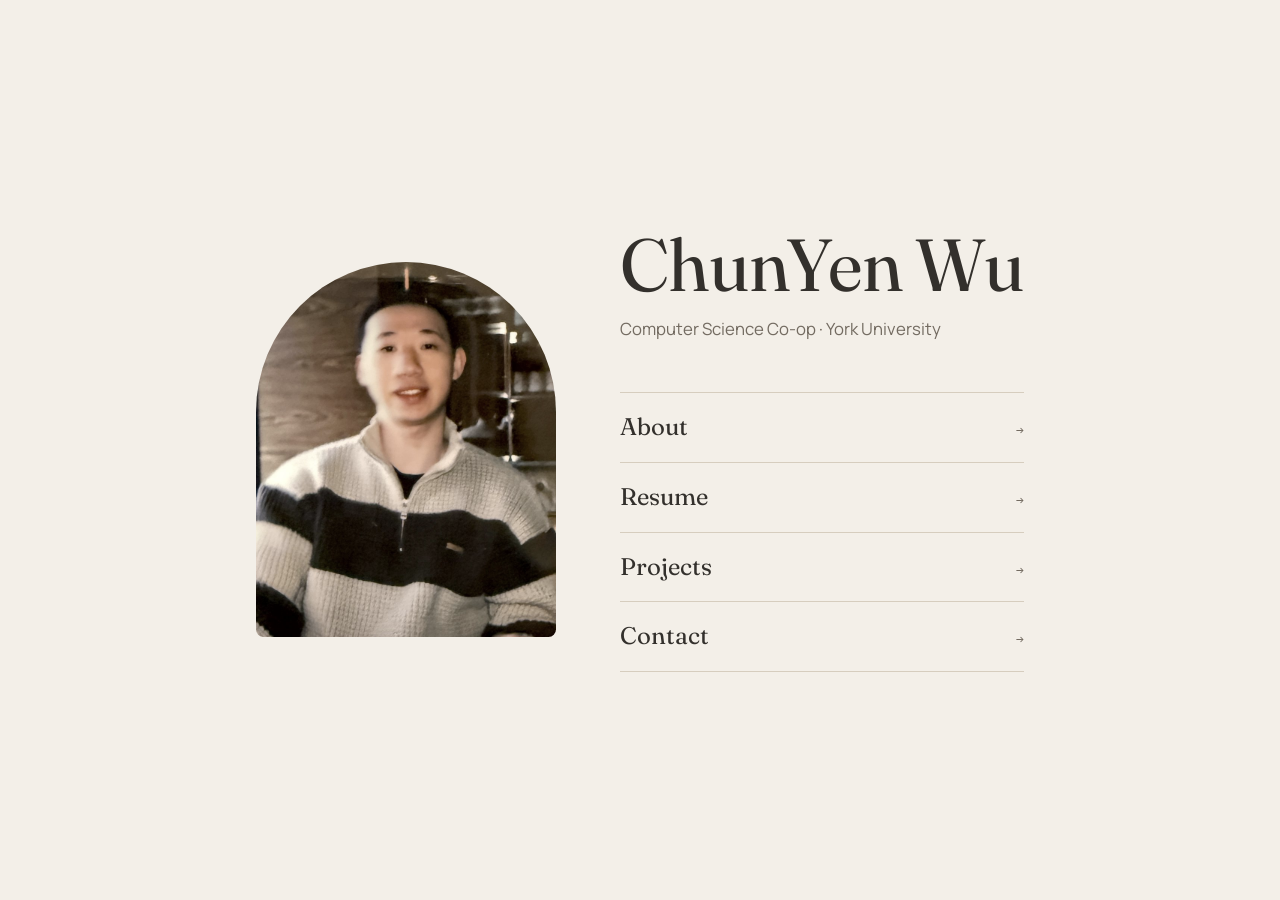
==== index.html @ a1bfd817 "Launch ePortfolio site Co-Authored-By: Claude Opus 5.5 <noreply@anthropic.com> Claude-Session: https" ====
<!doctype html>
<html lang="en">
<head>
<meta charset="utf-8">
<meta name="viewport" content="width=device-width, initial-scale=1, viewport-fit=cover">
<title>ChunYen Wu</title>
<meta name="description" content="ChunYen Wu, Computer Science co-op student at York University. Data and BI analytics in financial services.">
<link rel="icon" href="data:image/svg+xml,%3Csvg xmlns='http://www.w3.org/2000/svg' viewBox='0 0 64 64'%3E%3Ccircle cx='32' cy='32' r='30' fill='%236E7F6A'/%3E%3Ctext x='32' y='42' font-size='28' text-anchor='middle' fill='%23F3EFE8' font-family='Georgia'%3EC%3C/text%3E%3C/svg%3E">
<link rel="preconnect" href="https://fonts.googleapis.com">
<link rel="preconnect" href="https://fonts.gstatic.com" crossorigin>
<link rel="stylesheet" href="https://fonts.googleapis.com/css2?family=Fraunces:opsz,wght@9..144,400;9..144,500&family=Manrope:wght@400;500;600&family=IBM+Plex+Mono:wght@400&display=swap">
<link rel="stylesheet" href="style.css">
</head>
<body>
<main class="home">
  <div class="wrap">
    <img src="photo.jpg" alt="Portrait of ChunYen Wu" width="800" height="1000">
    <div>
      <h1>ChunYen Wu</h1>
      <p class="role">Computer Science Co-op · York University</p>
      <nav aria-label="Main">
        <a href="about.html">About <span>→</span></a>
        <a href="resume.html">Resume <span>→</span></a>
        <a href="projects.html">Projects <span>→</span></a>
        <a href="contact.html">Contact <span>→</span></a>
      </nav>
    </div>
  </div>
</main>
</body>
</html>
---- style.css ----
/* Morandi palette: rice white, beige, sage, dusty blue. Quiet multi-page layout. */
:root {
  --bg: #F3EFE8; --surface: #EAE3D8; --line: #D6CDBE;
  --fg: #33302C; --muted: #736B61; --accent: #6E7F6A; --accent-soft: #DFE4D9;
  --blue: #7A8A95; --blue-soft: #E0E4E5;
  --display: "Fraunces", "Iowan Old Style", Georgia, serif;
  --body: "Manrope", "Segoe UI", system-ui, -apple-system, sans-serif;
  --mono: "IBM Plex Mono", ui-monospace, Menlo, monospace;
  --radius: 14px;
}
@media (prefers-color-scheme: dark) {
  :root { --bg: #23211E; --surface: #2C2925; --line: #45403A; --fg: #EAE4DA; --muted: #ADA497;
          --accent: #A6B5A0; --accent-soft: #333A31; --blue: #A3B1BA; --blue-soft: #2F3639; color-scheme: dark; }
}
* { box-sizing: border-box; }
html, body { margin: 0; }
body { background: var(--bg); color: var(--fg); font-family: var(--body); font-size: 16px; line-height: 1.7; -webkit-font-smoothing: antialiased; }
a { color: inherit; }
a:focus-visible, button:focus-visible { outline: 2px solid var(--accent); outline-offset: 3px; border-radius: 4px; }
h1, h2, h3 { font-family: var(--display); font-weight: 400; margin: 0; letter-spacing: -0.01em; text-wrap: balance; }
p { margin: 0; }
.wrap { max-width: 880px; margin: 0 auto; padding-left: max(20px, env(safe-area-inset-left, 0px)); padding-right: max(20px, env(safe-area-inset-right, 0px)); }
.label { font-family: var(--mono); font-size: .72rem; letter-spacing: .14em; text-transform: uppercase; color: var(--muted); }

/* ---------- Home ---------- */
.home { min-height: 100vh; min-height: 100svh; display: grid; align-items: center; padding-block: 48px; }
.home .wrap { display: grid; grid-template-columns: minmax(0, 300px) minmax(0, 1fr); gap: 64px; align-items: center; }
.home img { display: block; width: 100%; height: auto; aspect-ratio: 4 / 5; object-fit: cover; border-radius: 160px 160px 8px 8px; filter: saturate(.8); }
.home h1 { font-size: clamp(2.8rem, 7vw, 4.6rem); line-height: 1; }
.home .role { margin-top: 14px; font-size: 1.05rem; color: var(--muted); }
.home nav { margin-top: 48px; border-top: 1px solid var(--line); }
.home nav a { display: flex; justify-content: space-between; align-items: baseline; padding: 14px 0; border-bottom: 1px solid var(--line);
  text-decoration: none; font-family: var(--display); font-size: 1.5rem; transition: color .2s, padding .2s; }
.home nav a span { font-family: var(--mono); font-size: .8rem; color: var(--muted); }
.home nav a:hover { color: var(--accent); padding-left: 6px; }
@media (prefers-reduced-motion: reduce) { .home nav a { transition: none; } }

/* ---------- Inner pages ---------- */
.top { border-bottom: 1px solid var(--line); }
.top .wrap { display: flex; justify-content: space-between; align-items: center; gap: 16px; flex-wrap: wrap; padding-block: 18px; }
.top .name { font-family: var(--display); font-size: 1.15rem; text-decoration: none; }
.top ul { list-style: none; margin: 0; padding: 0; display: flex; gap: 22px; flex-wrap: wrap; }
.top ul a { text-decoration: none; font-size: .92rem; color: var(--muted); padding-bottom: 2px; border-bottom: 1px solid transparent; }
.top ul a:hover { color: var(--fg); }
.top ul a[aria-current="page"] { color: var(--fg); border-bottom-color: var(--accent); }

main.page { padding-block: 64px 80px; }
.page-head { margin-bottom: 56px; max-width: 60ch; }
.page-head h1 { font-size: clamp(2.2rem, 5vw, 3.2rem); line-height: 1.08; margin-top: 10px; }
.page-head p { margin-top: 16px; color: var(--muted); font-size: 1.05rem; }

.section { display: grid; grid-template-columns: minmax(0, 200px) minmax(0, 1fr); gap: 32px; padding-block: 32px; border-top: 1px solid var(--line); }
.section h2 { font-size: 1.35rem; line-height: 1.25; }
.section .body { display: grid; gap: 14px; max-width: 62ch; }
.section .body p + p { margin-top: 0; }
.muted { color: var(--muted); }

/* Resume */
.job + .job { margin-top: 36px; }
.job-head { display: flex; justify-content: space-between; gap: 12px; flex-wrap: wrap; align-items: baseline; }
.job h3 { font-size: 1.3rem; }
.job .meta { font-family: var(--mono); font-size: .8rem; color: var(--muted); font-variant-numeric: tabular-nums; }
.job .org { color: var(--accent); font-weight: 600; font-size: .95rem; }
.job ul { margin: 12px 0 0; padding: 0; list-style: none; display: grid; gap: 8px; }
.job li { position: relative; padding-left: 18px; }
.job li::before { content: ""; position: absolute; left: 0; top: .75em; width: 8px; height: 1px; background: var(--accent); }
.tags { display: flex; flex-wrap: wrap; gap: 6px; margin-top: 14px; }
.tag { font-family: var(--mono); font-size: .75rem; padding: 3px 10px; border-radius: 999px; border: 1px solid var(--line); color: var(--muted); }
.skills { display: grid; grid-template-columns: repeat(2, minmax(0, 1fr)); gap: 24px 32px; }
.skills h3 { font-family: var(--body); font-size: .95rem; font-weight: 600; margin-bottom: 4px; }
.skills p { font-size: .93rem; color: var(--muted); }
.edu { display: grid; gap: 14px; }
.edu div { display: flex; justify-content: space-between; gap: 12px; flex-wrap: wrap; }
.edu b { font-weight: 600; }
.btn { display: inline-flex; align-items: center; gap: 8px; text-decoration: none; font-weight: 600; font-size: .92rem; padding: 10px 20px; border-radius: 999px; background: var(--fg); color: var(--bg); justify-self: start; transition: background .2s; }
.btn:hover { background: var(--accent); }

/* Projects */
.project { padding-block: 48px; border-top: 1px solid var(--line); display: grid; grid-template-columns: minmax(0, 1fr) minmax(0, 1fr); gap: 48px; align-items: start; }
.project h2 { font-size: clamp(1.5rem, 3vw, 1.9rem); line-height: 1.15; margin-top: 8px; }
.project .desc { margin-top: 12px; }
.facts { margin: 24px 0 0; display: grid; gap: 14px; }
.facts dt { font-family: var(--mono); font-size: .7rem; letter-spacing: .12em; text-transform: uppercase; color: var(--muted); }
.facts dd { margin: 2px 0 0; font-size: .95rem; }
.repo { display: inline-block; margin-top: 22px; font-weight: 600; font-size: .92rem; color: var(--accent); text-decoration: none; border-bottom: 1px solid currentColor; }
.note { margin-top: 18px; font-size: .85rem; color: var(--muted); font-style: italic; }
figure { margin: 0; background: var(--surface); border-radius: var(--radius); padding: 24px; display: grid; gap: 14px; }
figure svg { width: 100%; height: auto; display: block; }
figcaption { font-size: .82rem; color: var(--muted); }
.kpis { display: grid; grid-template-columns: repeat(3, minmax(0, 1fr)); gap: 10px; }
.kpi { background: var(--bg); border-radius: 10px; padding: 10px 12px; }
.kpi b { display: block; font-family: var(--display); font-weight: 400; font-size: 1.5rem; line-height: 1.1; font-variant-numeric: tabular-nums; }
.kpi span { font-size: .75rem; color: var(--muted); }
.dg-box { fill: var(--bg); stroke: var(--line); }
.dg-box.hi { fill: var(--accent-soft); stroke: var(--accent); }
.dg-box.blue { fill: var(--blue-soft); stroke: var(--blue); }
.dg-t { fill: var(--fg); font-family: var(--body); font-size: 13px; font-weight: 600; }
.dg-s { fill: var(--muted); font-family: var(--mono); font-size: 10.5px; }
.dg-a { stroke: var(--muted); stroke-width: 1.4; fill: none; }
.dg-head { fill: var(--muted); }
.dg-frame { fill: none; stroke: var(--line); stroke-dasharray: 5 5; }

/* Contact */
.contact-list { display: grid; gap: 0; border-top: 1px solid var(--line); max-width: 560px; }
.contact-row { display: flex; justify-content: space-between; align-items: center; gap: 12px; flex-wrap: wrap; padding: 18px 0; border-bottom: 1px solid var(--line); }
.contact-row .v { font-family: var(--display); font-size: 1.3rem; word-break: break-all; }
.copy { font: inherit; font-size: .82rem; font-weight: 600; border: 1px solid var(--line); background: transparent; color: var(--fg); padding: 6px 14px; border-radius: 999px; cursor: pointer; }
.copy:hover { border-color: var(--accent); }

footer { border-top: 1px solid var(--line); padding-block: 22px; font-size: .85rem; color: var(--muted); }
footer .wrap { display: flex; justify-content: space-between; gap: 12px; flex-wrap: wrap; }

@media (max-width: 760px) {
  .home { align-items: start; }
  .home .wrap { grid-template-columns: minmax(0, 1fr); gap: 32px; }
  .home img { max-width: 240px; }
  .home nav { margin-top: 32px; }
  .section { grid-template-columns: minmax(0, 1fr); gap: 12px; }
  .project { grid-template-columns: minmax(0, 1fr); gap: 28px; }
  .skills { grid-template-columns: minmax(0, 1fr); }
  main.page { padding-block: 44px 60px; }
}
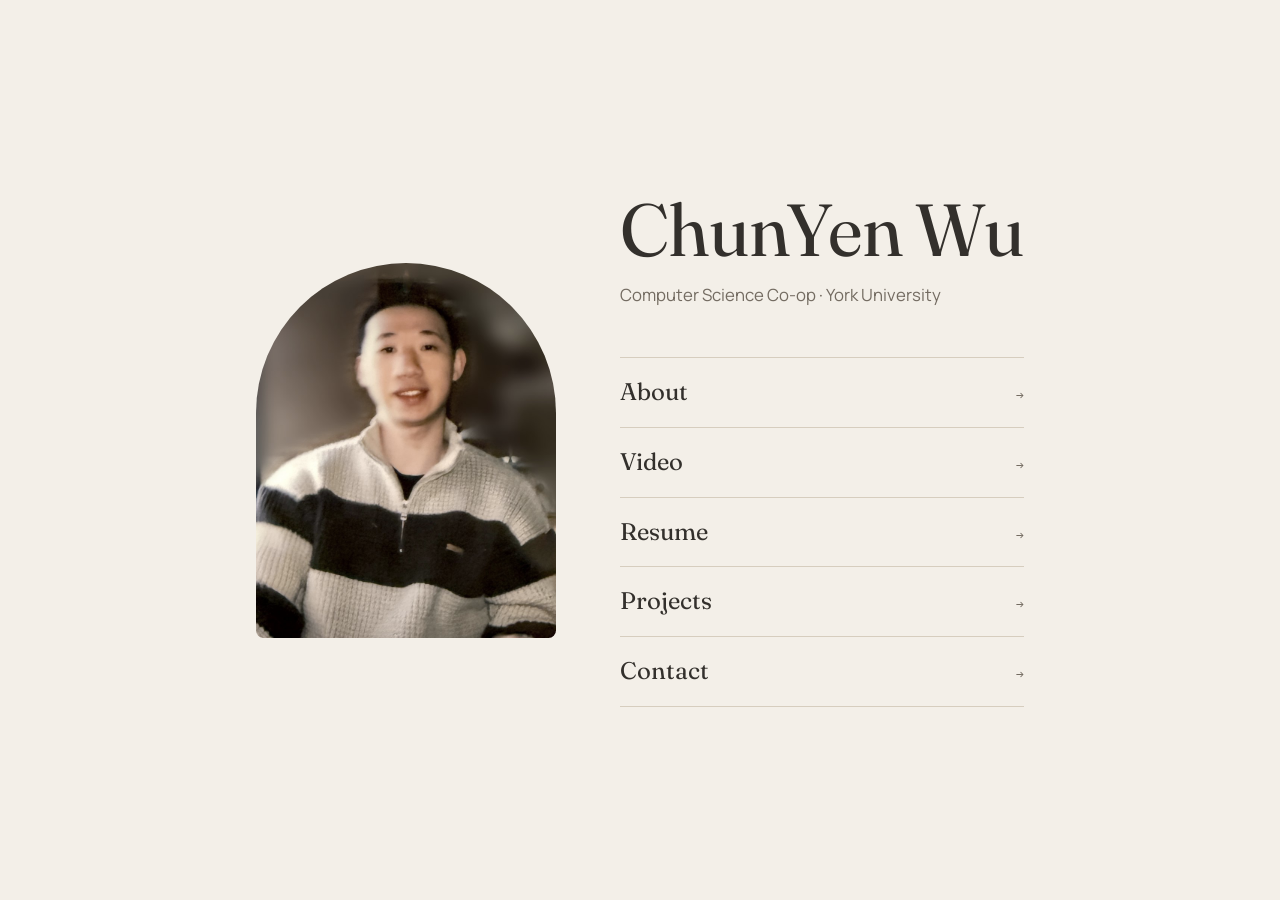
==== commit 95c5c30d: "Add About Me video page Co-Authored-By: Claude Opus 5.5 <noreply@anthropic.com> Claude-Session: http" ====
--- a/index.html
+++ b/index.html
@@ -20,6 +20,7 @@
       <p class="role">Computer Science Co-op · York University</p>
       <nav aria-label="Main">
         <a href="about.html">About <span>→</span></a>
+        <a href="video.html">Video <span>→</span></a>
         <a href="resume.html">Resume <span>→</span></a>
         <a href="projects.html">Projects <span>→</span></a>
         <a href="contact.html">Contact <span>→</span></a>
--- a/style.css
+++ b/style.css
@@ -120,3 +120,22 @@
   .skills { grid-template-columns: minmax(0, 1fr); }
   main.page { padding-block: 44px 60px; }
 }
+
+/* Resume viewer */
+.resume-actions { display: flex; align-items: center; gap: 20px; flex-wrap: wrap; margin-top: 20px; }
+.pdf { display: block; width: 100%; height: 80vh; min-height: 520px; border: 1px solid var(--line); border-radius: var(--radius); background: var(--surface); }
+@media (max-width: 760px) { .pdf { height: 70vh; min-height: 0; } }
+
+/* Program focus list */
+.focus { list-style: none; margin: 0; padding: 0; display: grid; gap: 14px; }
+.focus li { display: grid; gap: 2px; }
+.focus span { font-size: .9rem; color: var(--accent); }
+
+/* About header with photo */
+.about-head { display: grid; grid-template-columns: minmax(0, 220px) minmax(0, 1fr); gap: 48px; align-items: end; margin-bottom: 56px; }
+.about-head img { display: block; width: 100%; height: auto; aspect-ratio: 4 / 5; object-fit: cover; border-radius: 120px 120px 8px 8px; filter: saturate(.8); }
+.about-head .page-head { margin-bottom: 0; }
+@media (max-width: 760px) { .about-head { grid-template-columns: minmax(0, 1fr); gap: 24px; } .about-head img { max-width: 180px; } }
+
+/* Video page */
+.vid { display: block; width: 100%; max-width: 100%; aspect-ratio: 16 / 9; height: auto; background: #000; border-radius: var(--radius); }
